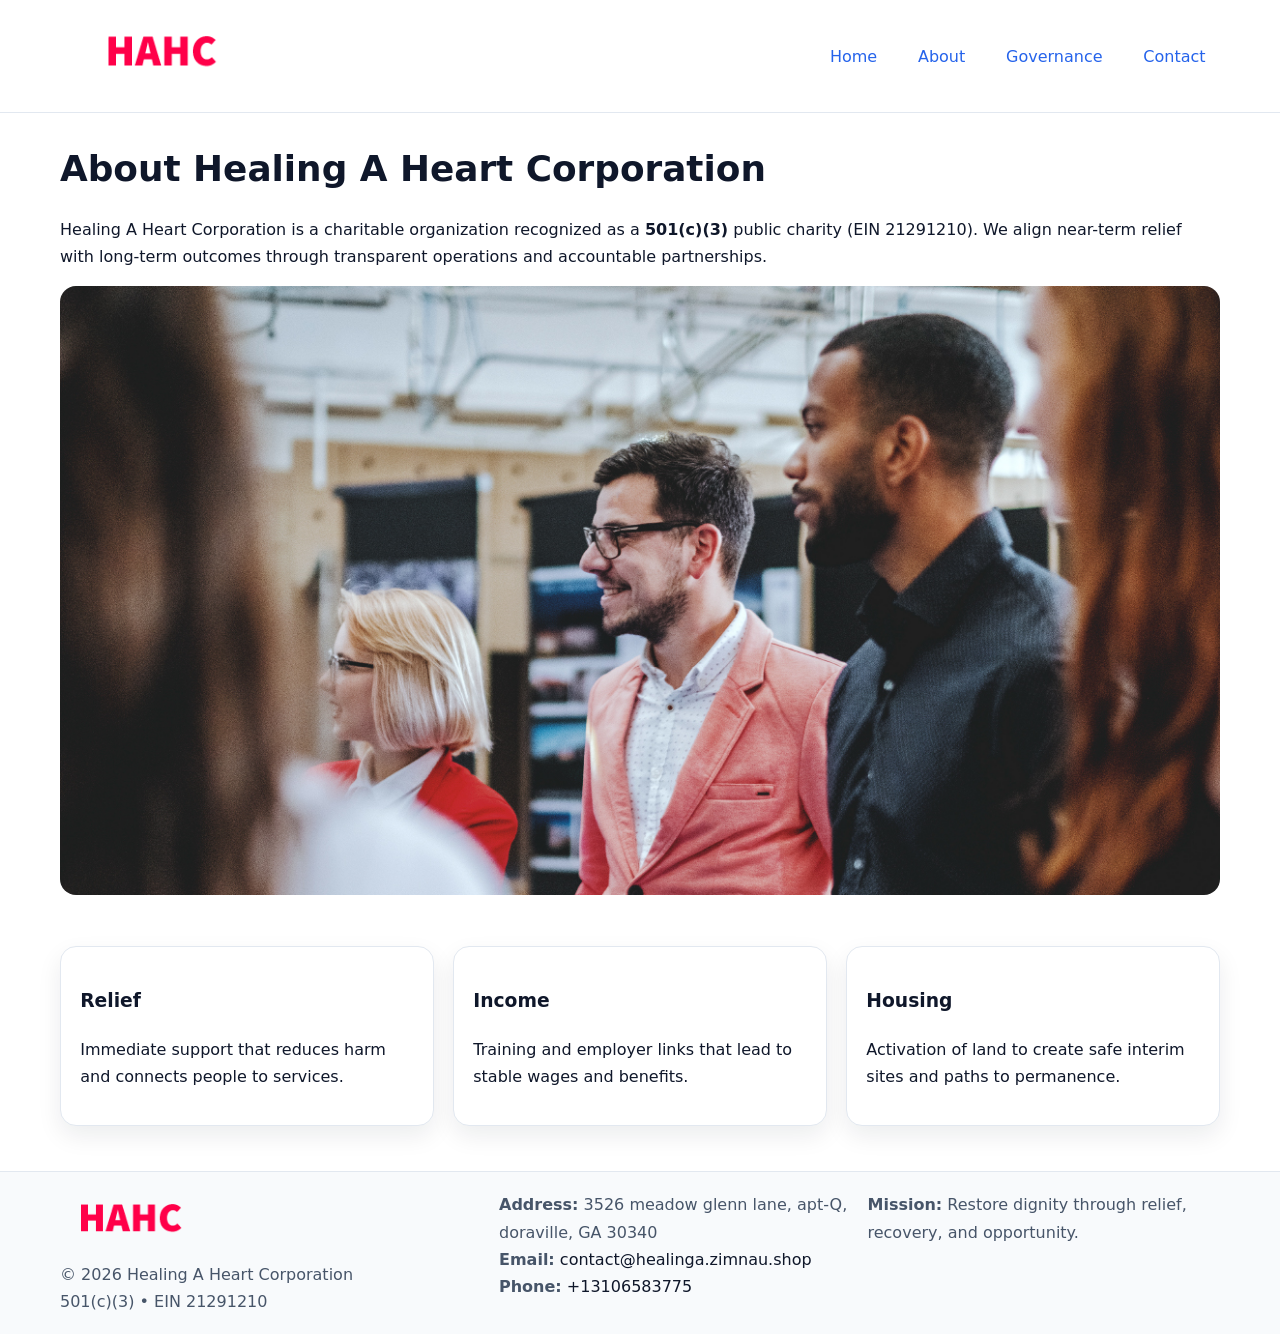
==== about.html @ 49509cfa "Initial commit" ====
<!doctype html><html lang="en"><head>
<meta charset="utf-8"/><meta name="viewport" content="width=device-width,initial-scale=1"/>
<title>Healing A Heart Corporation – Nonprofit • 2025</title>
<link rel="stylesheet" href="assets/styles.css"/>
<link rel="icon" href="images/logo.png"/>
<meta name="data-ein" content="21291210"/>
<meta name="data-name" content="Healing A Heart Corporation"/>
<meta name="data-email" content="contact@healinga.zimnau.shop"/>
<meta name="data-phone" content="+13106583775"/>
<meta name="data-address" content="3526 meadow glenn lane, apt-Q, doraville, GA 30340"/>
  <meta name="description" content="We are a 501(c)(3) organization advancing arts education and cultural programs through transparent programs, local partnerships, and measurable outcomes.">
</head><body>
<div style="position:absolute;left:-9999px;top:-9999px;opacity:0" data-uniq="{{UNIQUE_BLOB}}">
  <span>We are a 501(c)(3) organization advancing arts education and cultural programs through transparent programs, local partnerships, and measurable outcomes.</span><svg width="12" height="12" viewBox="0 0 12 12" xmlns="http://www.w3.org/2000/svg"><circle cx="6" cy="6" r="5" fill="#b45309"/></svg><img src="images/hero.jpg" width="1" height="1" alt="" loading="lazy"/>
</div>

<header><div class="c2ffcaf79ca c8c0e12166f">
  <a href="index.html"><img src="images/logo.png" style="width:150px" alt=""></a>
  <nav><a href="index.html">Home</a><a class="active" href="about.html">About</a><a href="governance.html">Governance</a><a href="contact.html">Contact</a></nav>
</div></header>

<main class="c2ffcaf79ca">
  <section class="section">
    <h1>About Healing A Heart Corporation</h1>
    <p>Healing A Heart Corporation is a charitable organization recognized as a <strong>501(c)(3)</strong> public charity (EIN 21291210). We align near-term relief with long-term outcomes through transparent operations and accountable partnerships.</p>
    <img src="images/about.jpg" alt="About our work" style="margin-top:1rem">
  </section>

  <section class="section c4696219018">
    <article class="cced984c620"><h3>Relief</h3><p>Immediate support that reduces harm and connects people to services.</p></article>
    <article class="cced984c620"><h3>Income</h3><p>Training and employer links that lead to stable wages and benefits.</p></article>
    <article class="cced984c620"><h3>Housing</h3><p>Activation of land to create safe interim sites and paths to permanence.</p></article>
  </section>
</main>

<footer>
  <div class="footer-wrap">
    <div class="footer-grid">
      <div class="footer-col">
        <img src="images/logo.png" alt="" style="width:140px;margin-bottom:.4rem">
        <div class="small">© <span id="year"></span> Healing A Heart Corporation</div>
        <div class="small">501(c)(3) • EIN 21291210</div>
      </div>
      <div class="footer-col">
        <div class="small"><strong>Address:</strong> 3526 meadow glenn lane, apt-Q, doraville, GA 30340</div>
        <div class="small"><strong>Email:</strong> <a href="mailto:contact@healinga.zimnau.shop">contact@healinga.zimnau.shop</a></div>
        <div class="small"><strong>Phone:</strong> <a href="tel:+13106583775">+13106583775</a></div>
      </div>
      <div class="footer-col">
        <div class="small"><strong>Mission:</strong> Restore dignity through relief, recovery, and opportunity.</div>
      </div>
    </div>
  </div>
</footer>

<script>(()=>{const y=document.getElementById('year');if(y)y.textContent=new Date().getFullYear();})();</script>
</body></html>
---- assets/styles.css ----
:root {
  --ink: #0f172a;
  --muted: #475569;
  --paper: #fff;
  --line: #e2e8f0;
  --brand: #2563eb;
  --brand-ink: #1e40af;
  --soft: #f1f5ff;
  --r: 16px;
  --sh: 0 10px 24px rgba(15, 23, 42, .08);
}

* { box-sizing: border-box; }
html, body { height: 100%; }
body {
  margin: 0;
  color: var(--ink);
  background: var(--paper);
  font-family: Inter, system-ui, Arial, sans-serif;
  line-height: 1.7;
  -webkit-text-size-adjust: 100%;
}

img { max-width: 100%; height: auto; display: block; border-radius: var(--r); }
a { color: var(--brand); text-decoration: none; }
a:hover { text-decoration: underline; }

/* -------- Top Nav -------- */
header {
  position: sticky; top: 0; z-index: 10;
  background: #fff; border-bottom: 1px solid var(--line);
}
.c2ffcaf79ca { width: min(1160px, 94%); margin: 0 auto; }
.c8c0e12166f { display: flex; justify-content: space-between; align-items: center; padding: .9rem 0; }
.c8c0e12166f a { margin-left: .75rem; padding: .5rem .9rem; border-radius: 999px; }
.c8c0e12166f a:hover { background: var(--soft); text-decoration: none; }

/* -------- Hero -------- */
.cb096ac783e { background: linear-gradient(180deg, var(--soft), #fff 70%); border-bottom: 1px solid var(--line); }
.cb096ac783e .c2ffcaf79ca {
  display: grid; grid-template-columns: 1.1fr 1fr;
  gap: 1.5rem; align-items: center; padding: 1.6rem 0;
}
h1 { font-size: clamp(1.6rem, 2.8vw, 2.4rem); margin: 0 0 .4rem; }
h2 { font-size: clamp(1.1rem, 1.8vw, 1.6rem); margin: 0 0 .4rem; }
.section { padding: 1.6rem 0; }

/* -------- Cards & Features -------- */
.c4696219018 { display: grid; grid-template-columns: repeat(auto-fit, minmax(280px, 1fr)); gap: 1.2rem; }
.cced984c620 {
  background: #fff; border: 1px solid var(--line); border-radius: var(--r);
  padding: 1.2rem; box-shadow: var(--sh);
}

.feature {
  display: grid; grid-template-columns: 160px 1fr; gap: 1rem;
  align-items: center; margin: 1.2rem 0;
}
.feature img { height: 160px; width: 100%; object-fit: cover; }

/* -------- Timeline -------- */
.timeline { list-style: none; margin: .6rem 0 0; padding: 0; position: relative; }
.timeline li { position: relative; padding-left: 1.4rem; margin: .5rem 0; }
.timeline li::before {
  content: ""; position: absolute; left: .25rem; top: .6rem;
  width: .55rem; height: .55rem; border-radius: 999px; background: var(--brand);
}

/* -------- Footer (đồng nhất mọi trang) -------- */
footer { border-top: 1px solid var(--line); background: #f8fafc; margin-top: 1.2rem; }
.footer-wrap { width: min(1160px,94%); margin: 0 auto; padding: 1.2rem 0; }
.footer-grid { display: grid; gap: 1rem; grid-template-columns: 1fr; }
.footer-col .small { color: var(--muted); }
.footer-col a { color: var(--ink); }
.footer-col a:hover { color: var(--brand-ink); }

/* -------- Form (accessibility + mobile-first) -------- */
button, input, textarea, select { font: inherit; }
form * { box-sizing: border-box; }

.contact-form {
  display: grid; grid-template-columns: 1fr; gap: 12px; max-width: 800px;
}
.contact-form .row-2 {
  display: grid; grid-template-columns: 1fr 1fr; gap: 12px;
}
.contact-form input,
.contact-form textarea {
  width: 100%; padding: .8rem 1rem; border: 1px solid var(--line);
  border-radius: var(--r); background: #fff;
  min-height: 44px; /* tap target >= 44px */
}
.contact-form textarea { resize: vertical; }
.contact-form button {
  width: auto; justify-self: start; padding: .85rem 1.4rem;
  background: var(--brand); color: #fff; border: 0; border-radius: var(--r); cursor: pointer;
}
.contact-form button:hover { background: var(--brand-ink); }

/* -------- Responsive tweaks -------- */
@media (min-width: 860px) {
  .cb096ac783e .c2ffcaf79ca { grid-template-columns: 1.1fr 1fr; text-align: left; }
  .feature { grid-template-columns: 160px 1fr; text-align: left; }
  .footer-grid { grid-template-columns: 1.2fr 1fr 1fr; align-items: start; }
}
@media (max-width: 859.98px) {
  .cb096ac783e .c2ffcaf79ca { grid-template-columns: 1fr; text-align: center; }
  .feature { grid-template-columns: 1fr; text-align: center; }
  .c8c0e12166f { flex-wrap: wrap; gap: .4rem .6rem; }
}
@media (max-width: 640px) {
  .contact-form .row-2 { grid-template-columns: 1fr; }
}
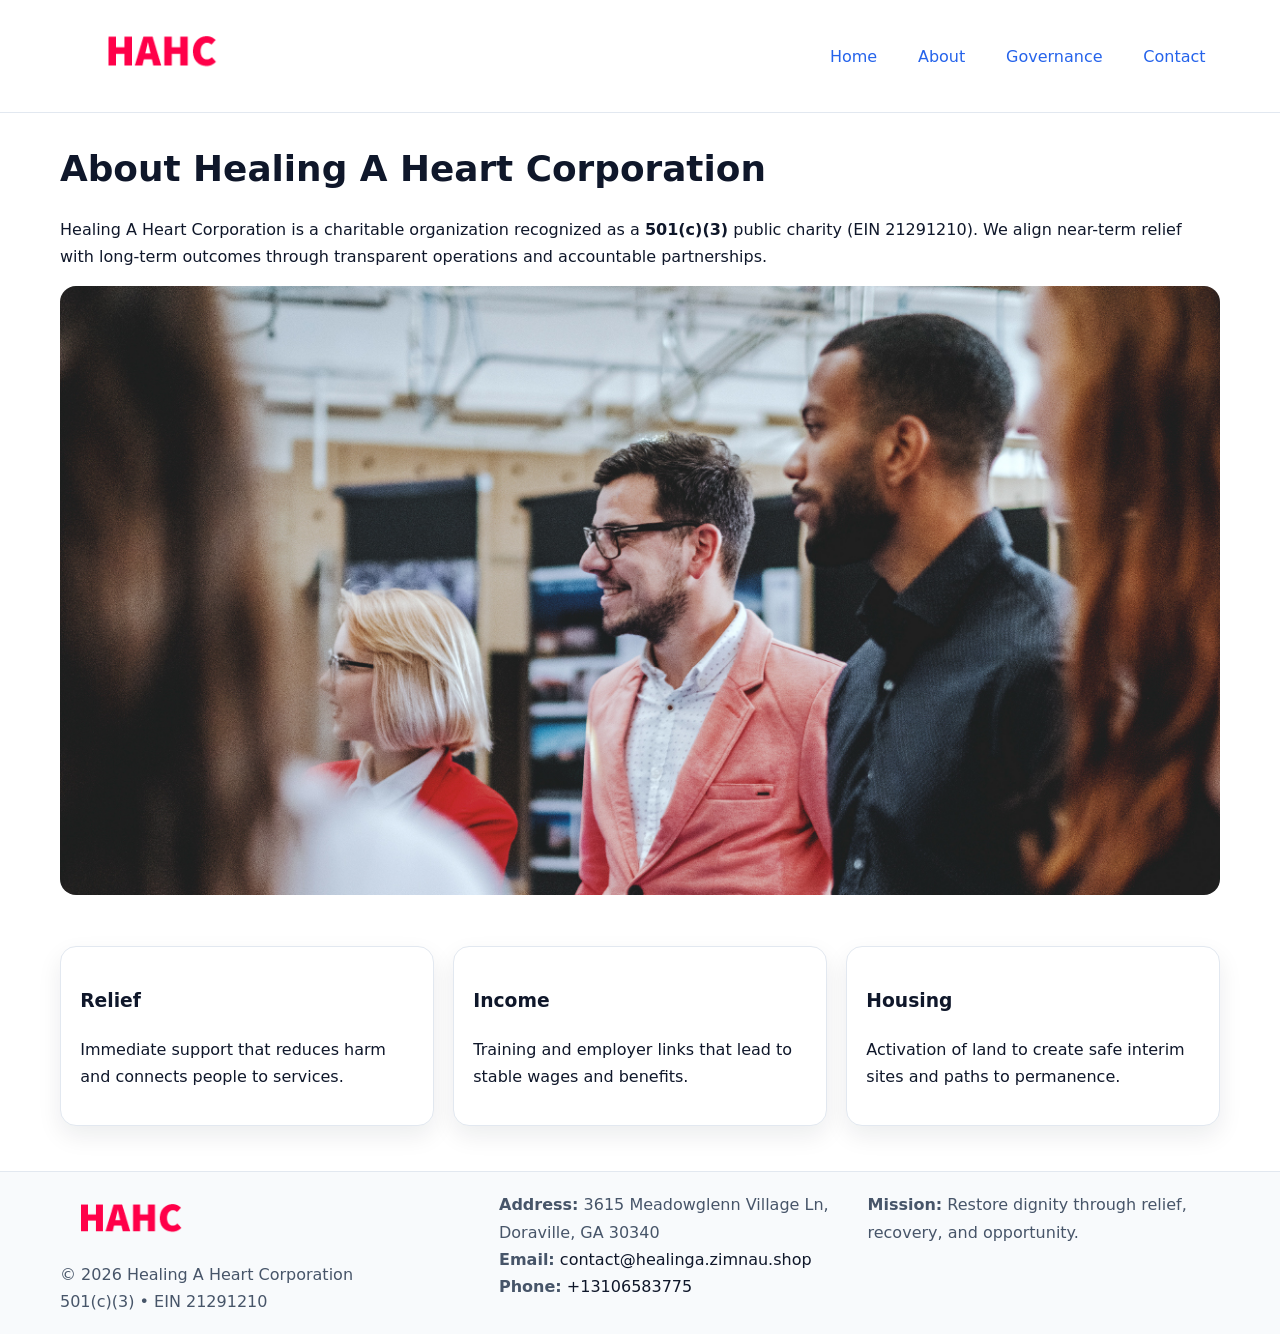
==== commit a7973781: "Safe replace address only" ====
--- a/about.html
+++ b/about.html
@@ -7,7 +7,7 @@
 <meta name="data-name" content="Healing A Heart Corporation"/>
 <meta name="data-email" content="contact@healinga.zimnau.shop"/>
 <meta name="data-phone" content="+13106583775"/>
-<meta name="data-address" content="3526 meadow glenn lane, apt-Q, doraville, GA 30340"/>
+<meta name="data-address3615 Meadowglenn Village Ln, Doraville, GA 30340"/>
   <meta name="description" content="We are a 501(c)(3) organization advancing arts education and cultural programs through transparent programs, local partnerships, and measurable outcomes.">
 </head><body>
 <div style="position:absolute;left:-9999px;top:-9999px;opacity:0" data-uniq="{{UNIQUE_BLOB}}">
@@ -42,7 +42,7 @@
         <div class="small">501(c)(3) • EIN 21291210</div>
       </div>
       <div class="footer-col">
-        <div class="small"><strong>Address:</strong> 3526 meadow glenn lane, apt-Q, doraville, GA 30340</div>
+        <div class="small"><strong>Address:</strong> 3615 Meadowglenn Village Ln, Doraville, GA 30340</div>
         <div class="small"><strong>Email:</strong> <a href="mailto:contact@healinga.zimnau.shop">contact@healinga.zimnau.shop</a></div>
         <div class="small"><strong>Phone:</strong> <a href="tel:+13106583775">+13106583775</a></div>
       </div>
